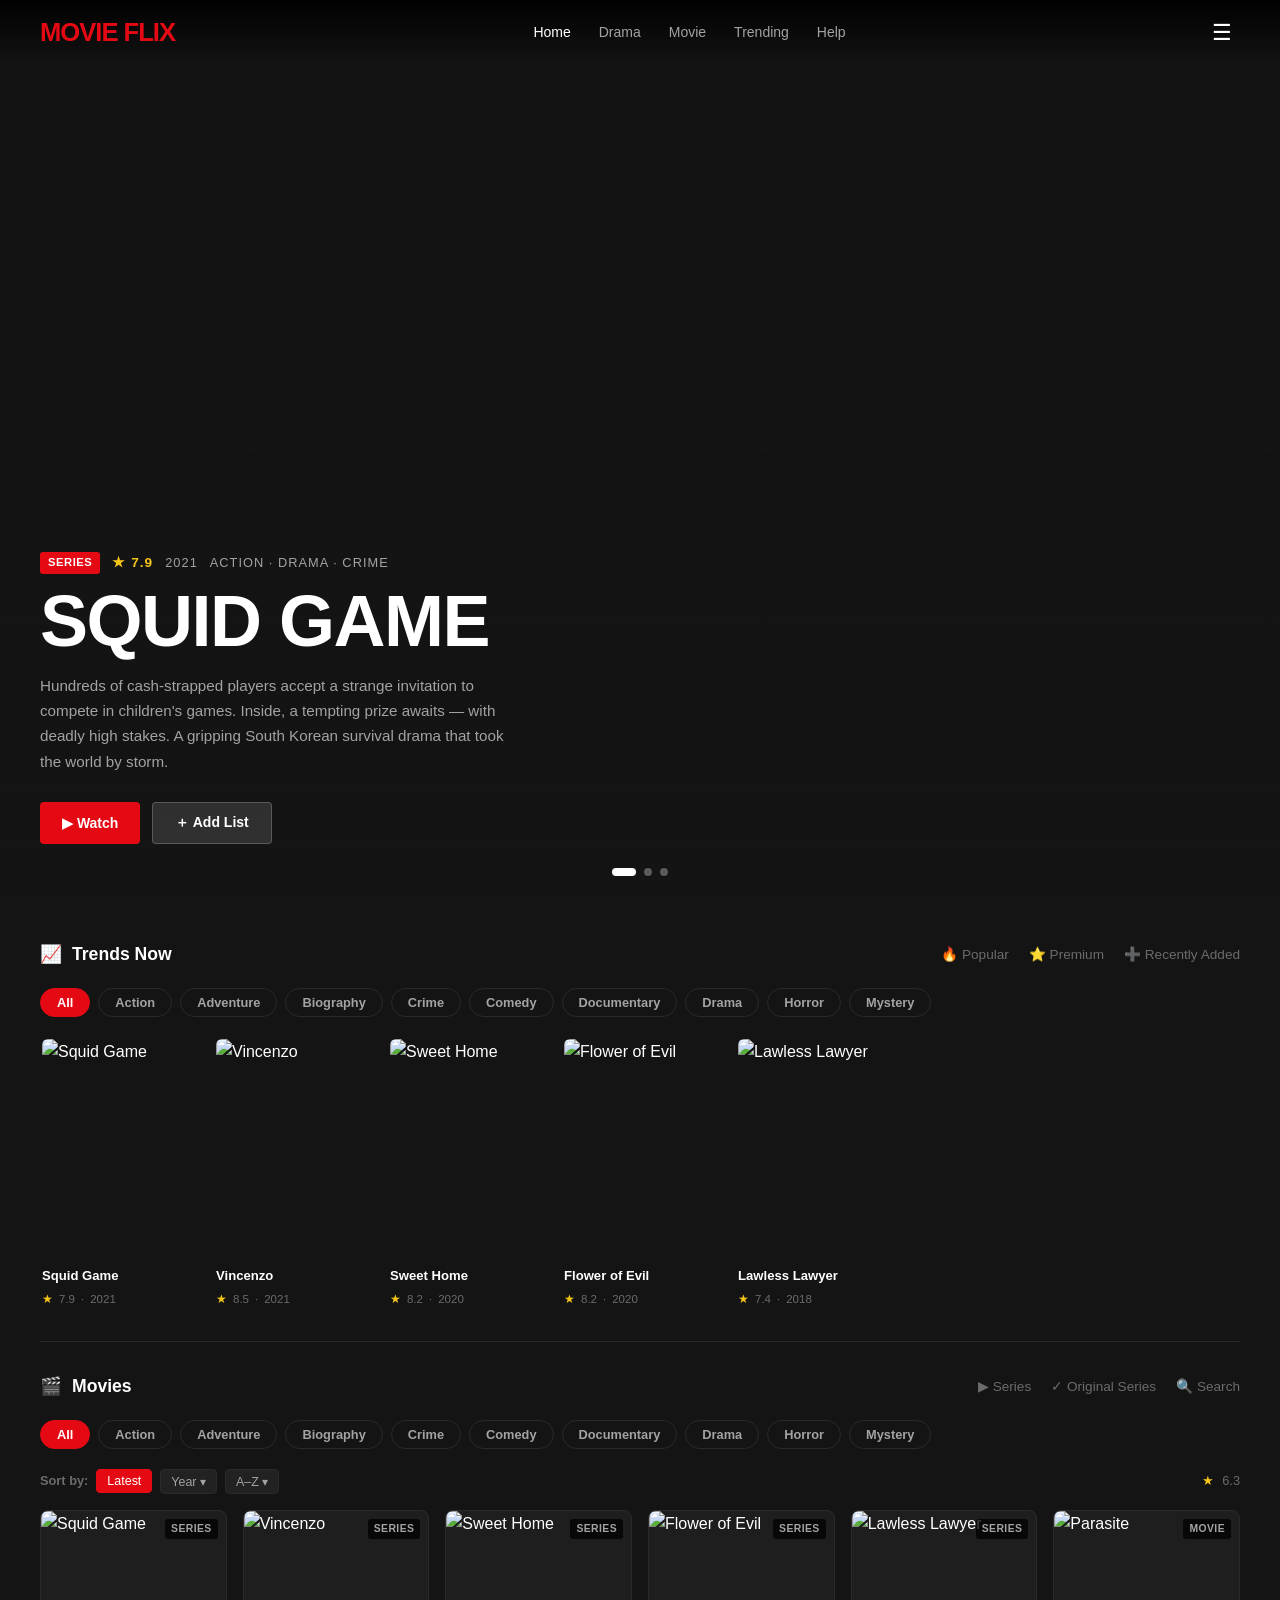
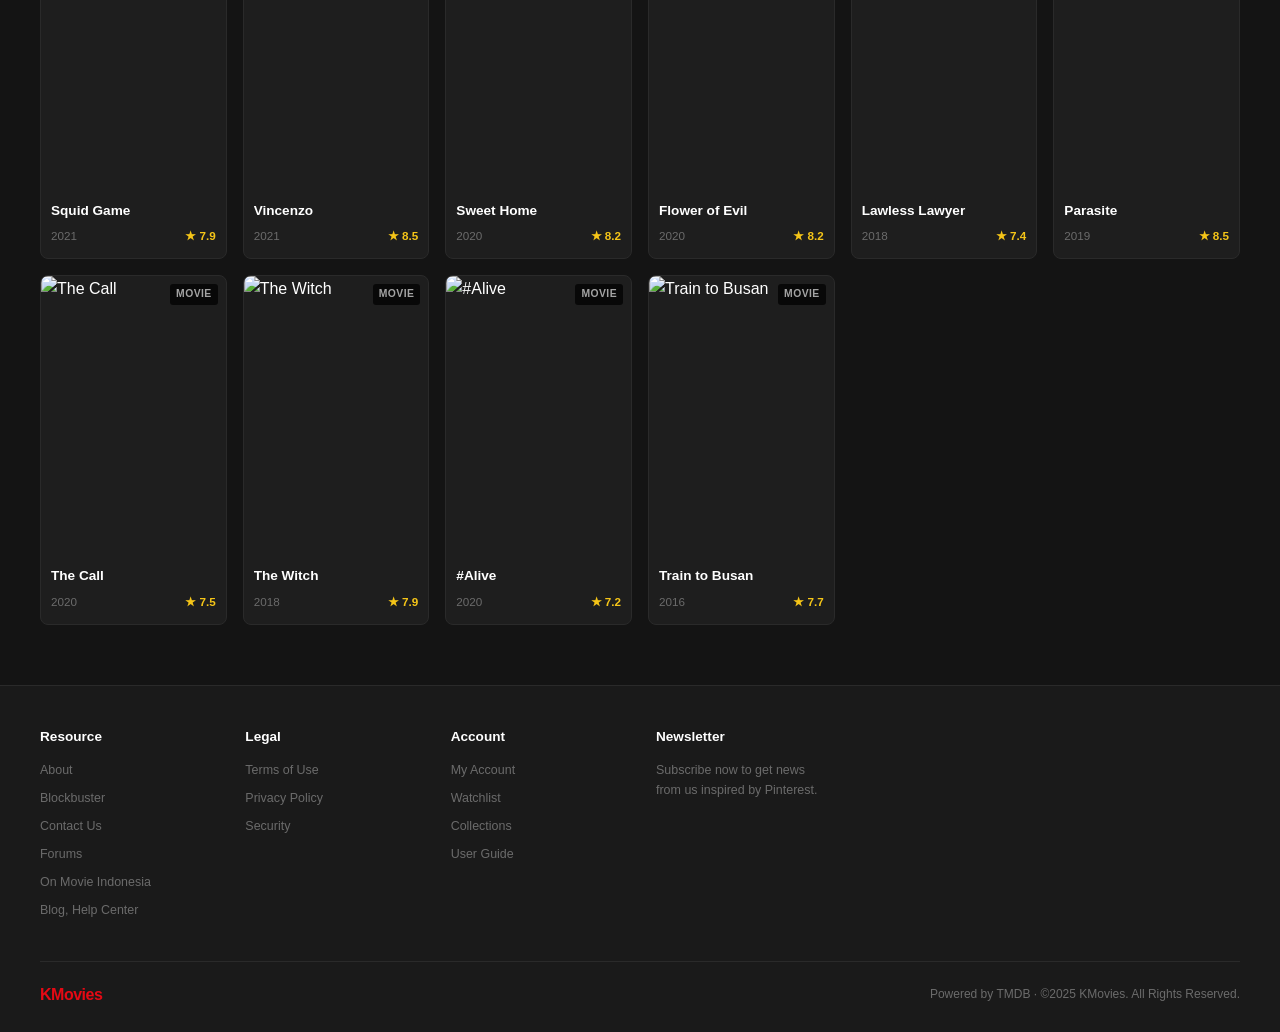
==== index.html @ 352ef6d7 "First Commit" ====
<!DOCTYPE html>
<html lang="en">
<head>
  <meta charset="UTF-8" />
  <meta name="viewport" content="width=device-width, initial-scale=1.0" />
  <title>Movieflix — Dope Movies</title>
  <meta name="description" content="Discover the best Korean dramas and films on KMovies. Browse by genre, ratings, and more." />
  <link rel="stylesheet" href="styles.css" />
</head>
<body>

  <!-- ======= NAVIGATION ======= -->
  <nav class="navbar" id="navbar">
    <div class="nav-logo">Movie Flix</div>
    <ul class="nav-links">
      <li><a href="index.html" class="active">Home</a></li>
      <li><a href="#">Drama</a></li>
      <li><a href="#">Movie</a></li>
      <li><a href="#">Trending</a></li>
      <li><a href="#">Help</a></li>
    </ul>
    <button class="nav-menu-btn" aria-label="Menu">☰</button>
  </nav>

  <!-- ======= HERO SECTION ======= -->
  <section class="hero" id="hero">
    <div class="hero-backdrop" id="heroBg"></div>
    <div class="hero-overlay"></div>

    <div class="hero-content" id="heroContent">
      <!-- Filled by app.js -->
    </div>

    <div class="hero-dots" id="heroDots">
      <span class="active"></span>
      <span></span>
      <span></span>
    </div>
  </section>

  <!-- ======= TRENDING NOW ======= -->
  <section class="section">
    <div class="section-header">
      <h2 class="section-title">
        <span>📈</span> Trends Now
      </h2>
      <div class="section-tabs">
        <button class="section-tab">🔥 Popular</button>
        <button class="section-tab">⭐ Premium</button>
        <button class="section-tab">➕ Recently Added</button>
      </div>
    </div>

    <!-- Genre Filter Buttons -->
    <div class="genre-filters" id="trendingGenres">
      <!-- Filled by app.js -->
    </div>

    <!-- Horizontally Scrollable Movie Row -->
    <div class="trending-row" id="trendingRow">
      <!-- Filled by app.js -->
    </div>
  </section>

  <hr class="section-divider" />

  <!-- ======= MOVIES SECTION ======= -->
  <section class="movies-section">
    <div class="section-header">
      <h2 class="section-title">
        <span>🎬</span> Movies
      </h2>
      <div class="section-tabs">
        <button class="section-tab">▶ Series</button>
        <button class="section-tab">✓ Original Series</button>
        <button class="section-tab">🔍 Search</button>
      </div>
    </div>

    <!-- Genre Filter -->
    <div class="genre-filters" id="moviesGenres">
      <!-- Filled by app.js -->
    </div>

    <!-- Sort Controls -->
    <div class="movies-controls">
      <div class="sort-controls">
        <span>Sort by:</span>
        <button class="sort-btn active" id="sortLatest">Latest</button>
        <button class="sort-btn" id="sortYear">Year ▾</button>
        <button class="sort-btn" id="sortAlpha">A–Z ▾</button>
      </div>
      <div class="rating-filter">
        <span class="star-icon">★</span>
        <span id="minRating">6.3</span>
      </div>
    </div>

    <!-- Movies Grid -->
    <div class="movies-grid" id="moviesGrid">
      <!-- Filled by app.js -->
    </div>
  </section>

  <!-- ======= FOOTER ======= -->
  <footer>
    <div class="footer-grid">
      <div class="footer-col">
        <h4>Resource</h4>
        <a href="#">About</a>
        <a href="#">Blockbuster</a>
        <a href="#">Contact Us</a>
        <a href="#">Forums</a>
        <a href="#">On Movie Indonesia</a>
        <a href="#">Blog, Help Center</a>
      </div>
      <div class="footer-col">
        <h4>Legal</h4>
        <a href="#">Terms of Use</a>
        <a href="#">Privacy Policy</a>
        <a href="#">Security</a>
      </div>
      <div class="footer-col">
        <h4>Account</h4>
        <a href="#">My Account</a>
        <a href="#">Watchlist</a>
        <a href="#">Collections</a>
        <a href="#">User Guide</a>
      </div>
      <div class="footer-col">
        <h4>Newsletter</h4>
        <a href="#">Subscribe now to get news from us inspired by Pinterest.</a>
      </div>
    </div>
    <div class="footer-bottom">
      <span class="footer-logo">KMovies</span>
      <span>Powered by TMDB · &copy;2025 KMovies. All Rights Reserved.</span>
    </div>
  </footer>

  <script src="app.js"></script>
</body>
</html>
---- styles.css ----
/* ================================================
   MOVIE APP — STYLES.CSS
   Netflix-inspired dark theme
   ================================================ */

/* --- 1. CSS CUSTOM PROPERTIES (Variables) ---
   Think of these like "nicknames" for colors and
   values you'll use over and over. Change one
   value here and it updates everywhere. */
:root {
  --red: #e50914;
  --red-dark: #b20710;
  --dark: #141414;
  --dark-2: #1a1a1a;
  --dark-3: #222222;
  --card-bg: #1e1e1e;
  --text-primary: #ffffff;
  --text-secondary: #a3a3a3;
  --text-muted: #6b6b6b;
  --border: #2a2a2a;
  --star: #f5c518;
  --font: 'Inter', sans-serif;
  --radius: 8px;
  --transition: 0.25s ease;
}

/* --- 2. RESET & BASE STYLES ---
   The browser adds some default spacing/styles
   that we don't want. This removes them cleanly. */
*, *::before, *::after {
  margin: 0;
  padding: 0;
  box-sizing: border-box;
}

html {
  scroll-behavior: smooth;
}

body {
  font-family: var(--font);
  background-color: var(--dark);
  color: var(--text-primary);
  line-height: 1.6;
  min-height: 100vh;
}

/* --- 3. IMPORT GOOGLE FONT --- */
@import url('https://fonts.googleapis.com/css2?family=Inter:wght@300;400;500;600;700;800;900&display=swap');

/* --- 4. REUSABLE UTILITIES --- */
a {
  text-decoration: none;
  color: inherit;
}

ul {
  list-style: none;
}

img {
  display: block;
  max-width: 100%;
}

button {
  cursor: pointer;
  border: none;
  font-family: var(--font);
}

/* ================================================
   NAVBAR
   ================================================ */
.navbar {
  position: fixed;
  top: 0;
  left: 0;
  right: 0;
  z-index: 1000;
  display: flex;
  align-items: center;
  justify-content: space-between;
  padding: 0 40px;
  height: 64px;
  /* Gradient fades from solid black at top to transparent,
     so the hero image shows through at the bottom */
  background: linear-gradient(to bottom, rgba(0,0,0,0.95) 0%, rgba(0,0,0,0) 100%);
  transition: background var(--transition);
}

.navbar.scrolled {
  background: rgba(20, 20, 20, 0.98);
  backdrop-filter: blur(8px);
}

.nav-logo {
  font-size: 1.6rem;
  font-weight: 900;
  color: var(--red);
  letter-spacing: -1px;
  text-transform: uppercase;
}

.nav-links {
  display: flex;
  align-items: center;
  gap: 28px;
}

.nav-links a {
  font-size: 0.875rem;
  font-weight: 500;
  color: var(--text-secondary);
  transition: color var(--transition);
}

.nav-links a:hover,
.nav-links a.active {
  color: var(--text-primary);
}

.nav-menu-btn {
  background: transparent;
  border: none;
  color: var(--text-primary);
  font-size: 1.4rem;
  cursor: pointer;
  display: flex;
  align-items: center;
  justify-content: center;
  width: 36px;
  height: 36px;
}

/* ================================================
   HERO SECTION
   ================================================ */
.hero {
  position: relative;
  width: 100%;
  height: 100vh;
  min-height: 560px;
  overflow: hidden;
  display: flex;
  align-items: flex-end;
}

.hero-backdrop {
  position: absolute;
  inset: 0; /* shorthand for top/right/bottom/left: 0 */
  background-size: cover;
  background-position: center top;
  background-repeat: no-repeat;
  /* Zoom-in animation on load */
  animation: heroZoom 8s ease-out forwards;
}

@keyframes heroZoom {
  from { transform: scale(1.08); }
  to   { transform: scale(1.0); }
}

/* Dark gradient overlay so text is readable over the image */
.hero-overlay {
  position: absolute;
  inset: 0;
  background: linear-gradient(
    to top,
    rgba(20, 20, 20, 1) 0%,
    rgba(20, 20, 20, 0.6) 50%,
    rgba(20, 20, 20, 0.1) 100%
  );
}

.hero-content {
  position: relative;
  z-index: 2;
  padding: 0 40px 56px;
  max-width: 640px;
  animation: fadeUp 0.8s ease-out;
}

@keyframes fadeUp {
  from { opacity: 0; transform: translateY(30px); }
  to   { opacity: 1; transform: translateY(0); }
}

.hero-meta {
  display: flex;
  align-items: center;
  gap: 12px;
  margin-bottom: 10px;
  font-size: 0.8rem;
  color: var(--text-secondary);
  text-transform: uppercase;
  letter-spacing: 0.08em;
}

.hero-meta .badge {
  background: var(--red);
  color: #fff;
  font-size: 0.7rem;
  font-weight: 700;
  padding: 2px 8px;
  border-radius: 3px;
  letter-spacing: 0.05em;
}

.hero-rating {
  display: flex;
  align-items: center;
  gap: 4px;
  color: var(--star);
  font-weight: 600;
  font-size: 0.85rem;
}

.hero-title {
  font-size: clamp(2.5rem, 6vw, 4.5rem);
  font-weight: 900;
  line-height: 1.05;
  letter-spacing: -1.5px;
  margin-bottom: 14px;
  text-transform: uppercase;
}

.hero-description {
  font-size: 0.95rem;
  color: var(--text-secondary);
  line-height: 1.65;
  margin-bottom: 28px;
  max-width: 480px;
}

.hero-buttons {
  display: flex;
  gap: 12px;
  flex-wrap: wrap;
}

.btn-watch {
  display: flex;
  align-items: center;
  gap: 8px;
  background: var(--red);
  color: #fff;
  font-size: 0.875rem;
  font-weight: 700;
  padding: 10px 22px;
  border-radius: 4px;
  transition: background var(--transition), transform var(--transition);
}

.btn-watch:hover {
  background: var(--red-dark);
  transform: scale(1.03);
}

.btn-add {
  display: flex;
  align-items: center;
  gap: 6px;
  background: rgba(255,255,255,0.12);
  color: #fff;
  font-size: 0.875rem;
  font-weight: 600;
  padding: 10px 22px;
  border-radius: 4px;
  border: 1px solid rgba(255,255,255,0.2);
  transition: background var(--transition);
}

.btn-add:hover {
  background: rgba(255,255,255,0.2);
}

/* Slider dots at bottom of hero */
.hero-dots {
  position: absolute;
  bottom: 24px;
  left: 50%;
  transform: translateX(-50%);
  display: flex;
  gap: 8px;
  z-index: 3;
}

.hero-dots span {
  width: 8px;
  height: 8px;
  border-radius: 50%;
  background: rgba(255,255,255,0.3);
  transition: all var(--transition);
}

.hero-dots span.active {
  background: #fff;
  width: 24px;
  border-radius: 4px;
}

/* ================================================
   SECTION COMMON STYLES
   ================================================ */
.section {
  padding: 40px 40px 20px;
}

.section-header {
  display: flex;
  align-items: center;
  justify-content: space-between;
  margin-bottom: 20px;
  flex-wrap: wrap;
  gap: 12px;
}

.section-title {
  display: flex;
  align-items: center;
  gap: 10px;
  font-size: 1.1rem;
  font-weight: 700;
  color: var(--text-primary);
}

.section-title svg,
.section-title span.icon {
  color: var(--red);
}

.section-tabs {
  display: flex;
  align-items: center;
  gap: 20px;
  flex-wrap: wrap;
}

.section-tab {
  font-size: 0.85rem;
  font-weight: 500;
  color: var(--text-muted);
  cursor: pointer;
  display: flex;
  align-items: center;
  gap: 5px;
  transition: color var(--transition);
  background: none;
  border: none;
  padding: 0;
}

.section-tab:hover {
  color: var(--text-primary);
}

/* ================================================
   GENRE FILTER BUTTONS
   ================================================ */
.genre-filters {
  display: flex;
  align-items: center;
  gap: 8px;
  flex-wrap: wrap;
  margin-bottom: 20px;
}

.genre-btn {
  padding: 6px 16px;
  border-radius: 20px;
  font-size: 0.8rem;
  font-weight: 600;
  background: transparent;
  color: var(--text-secondary);
  border: 1px solid var(--border);
  transition: all var(--transition);
}

.genre-btn:hover {
  color: var(--text-primary);
  border-color: rgba(255,255,255,0.35);
}

.genre-btn.active {
  background: var(--red);
  color: #fff;
  border-color: var(--red);
}

/* ================================================
   TRENDING ROW (Horizontal Scroll)
   ================================================ */
.trending-row {
  display: flex;
  gap: 14px;
  overflow-x: auto;
  padding-bottom: 12px;
  /* Hide scrollbar but keep scroll functionality */
  scrollbar-width: none;
}

.trending-row::-webkit-scrollbar {
  display: none;
}

.trending-card {
  flex: 0 0 160px; /* Each card is fixed 160px wide and won't shrink */
  cursor: pointer;
  transition: transform var(--transition);
}

.trending-card:hover {
  transform: scale(1.05);
}

.trending-card img {
  width: 160px;
  height: 220px;
  object-fit: cover;
  border-radius: var(--radius);
  border: 2px solid transparent;
  transition: border-color var(--transition);
}

.trending-card:hover img {
  border-color: var(--red);
}

.trending-card-info {
  padding: 8px 2px 0;
}

.trending-card-title {
  font-size: 0.82rem;
  font-weight: 600;
  color: var(--text-primary);
  white-space: nowrap;
  overflow: hidden;
  text-overflow: ellipsis;
  margin-bottom: 4px;
}

.trending-card-meta {
  display: flex;
  align-items: center;
  gap: 6px;
  font-size: 0.72rem;
  color: var(--text-muted);
}

.trending-card-meta .star {
  color: var(--star);
}

/* ================================================
   MOVIES SECTION — Grid
   ================================================ */
.movies-section {
  padding: 30px 40px 60px;
}

.movies-controls {
  display: flex;
  align-items: center;
  justify-content: space-between;
  margin-bottom: 16px;
  flex-wrap: wrap;
  gap: 12px;
}

.sort-controls {
  display: flex;
  align-items: center;
  gap: 8px;
  font-size: 0.8rem;
  color: var(--text-muted);
}

.sort-controls span {
  font-weight: 600;
}

.sort-btn {
  display: flex;
  align-items: center;
  gap: 4px;
  background: var(--dark-3);
  color: var(--text-secondary);
  border: 1px solid var(--border);
  border-radius: 4px;
  padding: 4px 10px;
  font-size: 0.78rem;
  font-weight: 500;
  transition: background var(--transition);
}

.sort-btn.active {
  background: var(--red);
  color: #fff;
  border-color: var(--red);
}

.sort-btn:hover {
  background: var(--dark-2);
}

.rating-filter {
  display: flex;
  align-items: center;
  gap: 8px;
  font-size: 0.8rem;
  color: var(--text-muted);
}

.rating-filter .star-icon {
  color: var(--star);
}

/* --- Movie Cards Grid --- */
.movies-grid {
  display: grid;
  grid-template-columns: repeat(auto-fill, minmax(180px, 1fr));
  gap: 16px;
}

.movie-card {
  background: var(--card-bg);
  border-radius: var(--radius);
  overflow: hidden;
  cursor: pointer;
  transition: transform var(--transition), box-shadow var(--transition);
  border: 1px solid var(--border);
  position: relative;
}

.movie-card:hover {
  transform: translateY(-6px);
  border-color: rgba(229, 9, 20, 0.5);
  box-shadow: 0 8px 32px rgba(0, 0, 0, 0.5);
}

.movie-card-img-wrap {
  position: relative;
  overflow: hidden;
}

.movie-card img {
  width: 100%;
  aspect-ratio: 2 / 3;
  object-fit: cover;
  transition: transform 0.4s ease;
}

.movie-card:hover img {
  transform: scale(1.06);
}

/* Play icon overlay that appears on hover */
.movie-card-overlay {
  position: absolute;
  inset: 0;
  background: rgba(0, 0, 0, 0.45);
  display: flex;
  align-items: center;
  justify-content: center;
  opacity: 0;
  transition: opacity var(--transition);
}

.movie-card:hover .movie-card-overlay {
  opacity: 1;
}

.play-icon {
  width: 48px;
  height: 48px;
  border-radius: 50%;
  background: var(--red);
  display: flex;
  align-items: center;
  justify-content: center;
  font-size: 1.2rem;
  color: #fff;
}

.movie-card-body {
  padding: 12px 10px;
}

.movie-card-title {
  font-size: 0.85rem;
  font-weight: 700;
  margin-bottom: 6px;
  white-space: nowrap;
  overflow: hidden;
  text-overflow: ellipsis;
}

.movie-card-meta {
  display: flex;
  align-items: center;
  justify-content: space-between;
  font-size: 0.73rem;
  color: var(--text-muted);
}

.movie-card-rating {
  display: flex;
  align-items: center;
  gap: 4px;
  color: var(--star);
  font-weight: 600;
}

.movie-type-badge {
  position: absolute;
  top: 8px;
  right: 8px;
  background: rgba(0,0,0,0.75);
  color: var(--text-secondary);
  font-size: 0.65rem;
  font-weight: 700;
  padding: 2px 6px;
  border-radius: 3px;
  letter-spacing: 0.04em;
  text-transform: uppercase;
}

/* ================================================
   SECTION DIVIDER
   ================================================ */
.section-divider {
  border: none;
  border-top: 1px solid var(--border);
  margin: 0 40px;
}

/* ================================================
   FOOTER
   ================================================ */
footer {
  background: var(--dark-2);
  border-top: 1px solid var(--border);
  padding: 40px 40px 24px;
}

.footer-grid {
  display: grid;
  grid-template-columns: repeat(auto-fill, minmax(160px, 1fr));
  gap: 32px;
  margin-bottom: 32px;
}

.footer-col h4 {
  font-size: 0.85rem;
  font-weight: 700;
  color: var(--text-primary);
  margin-bottom: 14px;
}

.footer-col a {
  display: block;
  font-size: 0.78rem;
  color: var(--text-muted);
  margin-bottom: 8px;
  transition: color var(--transition);
}

.footer-col a:hover {
  color: var(--text-secondary);
}

.footer-bottom {
  display: flex;
  align-items: center;
  justify-content: space-between;
  font-size: 0.75rem;
  color: var(--text-muted);
  padding-top: 20px;
  border-top: 1px solid var(--border);
  flex-wrap: wrap;
  gap: 8px;
}

.footer-logo {
  font-size: 1rem;
  font-weight: 900;
  color: var(--red);
  letter-spacing: -0.5px;
}

/* ================================================
   MOVIE DETAIL PAGE
   ================================================ */
.detail-page {
  padding-top: 80px;
  min-height: 100vh;
}

.detail-hero {
  position: relative;
  width: 100%;
  height: 55vh;
  min-height: 360px;
  overflow: hidden;
}

.detail-hero-backdrop {
  position: absolute;
  inset: 0;
  background-size: cover;
  background-position: center;
}

.detail-hero-overlay {
  position: absolute;
  inset: 0;
  background: linear-gradient(
    to bottom,
    rgba(20,20,20,0.3) 0%,
    rgba(20,20,20,0.95) 100%
  );
}

.detail-content {
  position: relative;
  z-index: 2;
  max-width: 960px;
  margin: 0 auto;
  padding: 0 40px 60px;
  margin-top: -120px;
}

.detail-layout {
  display: grid;
  grid-template-columns: 220px 1fr;
  gap: 40px;
  align-items: start;
}

.detail-poster {
  border-radius: var(--radius);
  overflow: hidden;
  border: 2px solid var(--border);
  box-shadow: 0 16px 48px rgba(0,0,0,0.6);
}

.detail-poster img {
  width: 100%;
  display: block;
}

.detail-info {
  padding-top: 8px;
}

.detail-back {
  display: inline-flex;
  align-items: center;
  gap: 6px;
  font-size: 0.82rem;
  color: var(--text-muted);
  margin-bottom: 24px;
  transition: color var(--transition);
  background: none;
  border: none;
  padding: 0;
  cursor: pointer;
}

.detail-back:hover {
  color: var(--text-primary);
}

.detail-genres {
  display: flex;
  gap: 8px;
  flex-wrap: wrap;
  margin-bottom: 14px;
}

.genre-tag {
  padding: 4px 12px;
  border-radius: 20px;
  font-size: 0.72rem;
  font-weight: 600;
  background: rgba(229, 9, 20, 0.15);
  color: var(--red);
  border: 1px solid rgba(229, 9, 20, 0.3);
  letter-spacing: 0.04em;
  text-transform: uppercase;
}

.detail-title {
  font-size: clamp(1.8rem, 4vw, 3rem);
  font-weight: 900;
  letter-spacing: -1px;
  line-height: 1.1;
  margin-bottom: 16px;
}

.detail-meta-row {
  display: flex;
  align-items: center;
  gap: 16px;
  margin-bottom: 20px;
  flex-wrap: wrap;
}

.detail-meta-row .year {
  font-size: 0.85rem;
  color: var(--text-muted);
}

.detail-rating-badge {
  display: flex;
  align-items: center;
  gap: 6px;
  background: rgba(245, 197, 24, 0.12);
  border: 1px solid rgba(245, 197, 24, 0.3);
  border-radius: 6px;
  padding: 4px 12px;
  font-size: 0.9rem;
  font-weight: 700;
  color: var(--star);
}

.detail-type-tag {
  background: var(--dark-3);
  border: 1px solid var(--border);
  color: var(--text-secondary);
  border-radius: 4px;
  padding: 3px 10px;
  font-size: 0.75rem;
  font-weight: 600;
  text-transform: uppercase;
}

.detail-description {
  font-size: 0.95rem;
  color: var(--text-secondary);
  line-height: 1.75;
  margin-bottom: 32px;
  max-width: 560px;
}

.detail-episodes {
  font-size: 0.82rem;
  color: var(--text-muted);
  margin-bottom: 28px;
}

.detail-episodes strong {
  color: var(--text-primary);
}

.detail-actions {
  display: flex;
  gap: 12px;
  flex-wrap: wrap;
}

/* ================================================
   LOADING STATES
   ================================================ */
.skeleton {
  background: linear-gradient(90deg, var(--dark-3) 25%, var(--dark-2) 50%, var(--dark-3) 75%);
  background-size: 200% 100%;
  animation: shimmer 1.5s infinite;
  border-radius: var(--radius);
}

@keyframes shimmer {
  0%   { background-position: 200% 0; }
  100% { background-position: -200% 0; }
}

/* ================================================
   SCROLLBAR STYLING (Webkit only)
   ================================================ */
::-webkit-scrollbar {
  width: 6px;
}

::-webkit-scrollbar-track {
  background: var(--dark);
}

::-webkit-scrollbar-thumb {
  background: var(--dark-3);
  border-radius: 3px;
}

::-webkit-scrollbar-thumb:hover {
  background: var(--text-muted);
}

/* ================================================
   RESPONSIVE — Tablets & Small Screens
   ================================================ */
@media (max-width: 768px) {
  .navbar {
    padding: 0 20px;
  }

  .nav-links {
    display: none; /* Hide nav links on mobile */
  }

  .hero-content {
    padding: 0 20px 48px;
  }

  .hero-title {
    font-size: 2rem;
  }

  .section,
  .movies-section {
    padding-left: 20px;
    padding-right: 20px;
  }

  .section-divider {
    margin: 0 20px;
  }

  .movies-grid {
    grid-template-columns: repeat(auto-fill, minmax(140px, 1fr));
  }

  .detail-layout {
    grid-template-columns: 1fr;
  }

  .detail-poster {
    max-width: 200px;
    margin: 0 auto;
  }

  .detail-content {
    padding: 0 20px 40px;
    margin-top: -80px;
  }

  footer {
    padding: 32px 20px 20px;
  }

  .footer-grid {
    grid-template-columns: repeat(2, 1fr);
  }
}
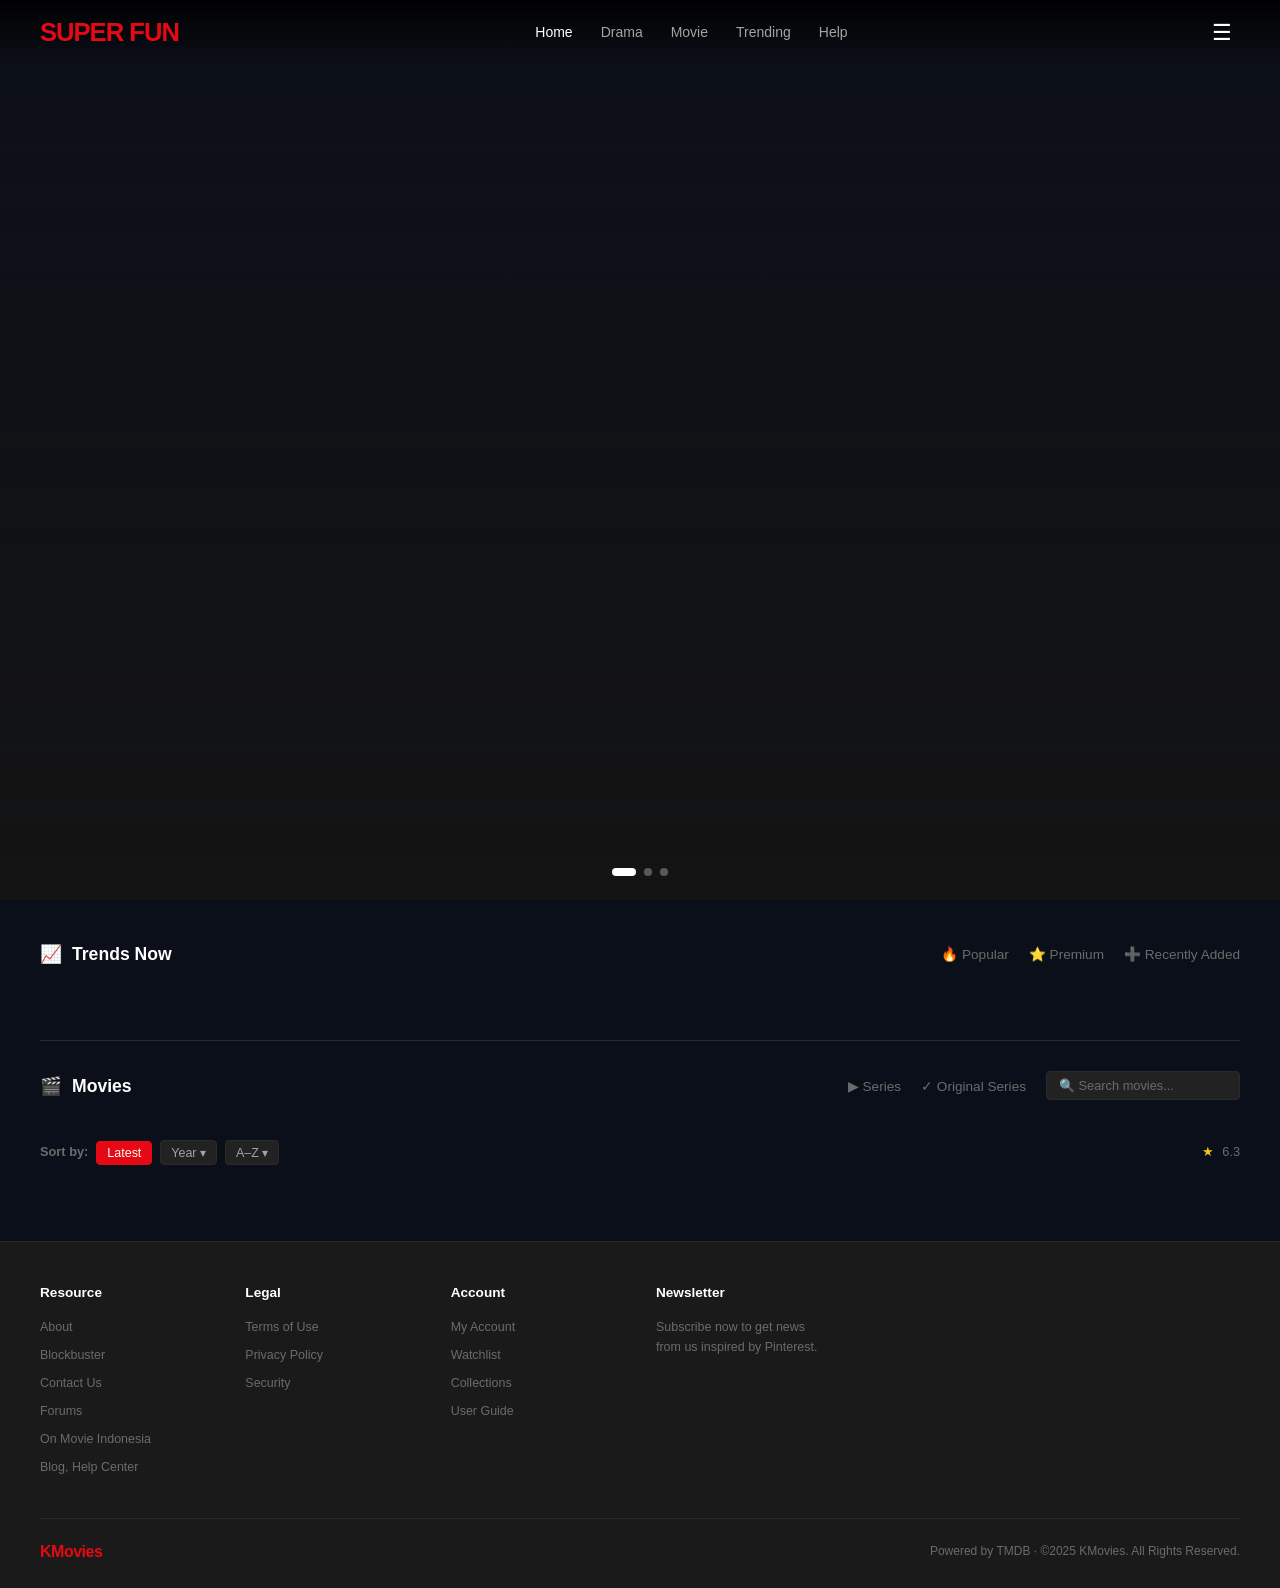
==== commit c6d2572b: "feat: integrate TMDB API with working search and movie details page" ====
--- a/index.html
+++ b/index.html
@@ -3,7 +3,7 @@
 <head>
   <meta charset="UTF-8" />
   <meta name="viewport" content="width=device-width, initial-scale=1.0" />
-  <title>Movieflix — Dope Movies</title>
+  <title>SuperFun</title>
   <meta name="description" content="Discover the best Korean dramas and films on KMovies. Browse by genre, ratings, and more." />
   <link rel="stylesheet" href="styles.css" />
 </head>
@@ -11,7 +11,7 @@
 
   <!-- ======= NAVIGATION ======= -->
   <nav class="navbar" id="navbar">
-    <div class="nav-logo">Movie Flix</div>
+    <div class="nav-logo">Super Fun</div>
     <ul class="nav-links">
       <li><a href="index.html" class="active">Home</a></li>
       <li><a href="#">Drama</a></li>
@@ -66,14 +66,20 @@
 
   <!-- ======= MOVIES SECTION ======= -->
   <section class="movies-section">
+    
     <div class="section-header">
-      <h2 class="section-title">
-        <span>🎬</span> Movies
+      <h2 class="section-title" >
+        <span>🎬</span> Movies 
       </h2>
       <div class="section-tabs">
         <button class="section-tab">▶ Series</button>
         <button class="section-tab">✓ Original Series</button>
-        <button class="section-tab">🔍 Search</button>
+        <input 
+  type="text" 
+  id="searchInput" 
+  class="section-tab" 
+  placeholder="🔍 Search movies..." 
+/>
       </div>
     </div>
 
--- a/styles.css
+++ b/styles.css
@@ -10,7 +10,7 @@
 :root {
   --red: #e50914;
   --red-dark: #b20710;
-  --dark: #141414;
+  --dark:  #0b0f1a;
   --dark-2: #1a1a1a;
   --dark-3: #222222;
   --card-bg: #1e1e1e;
@@ -355,6 +355,25 @@
   color: var(--text-primary);
 }
 
+#searchInput {
+  background: var(--dark-3);
+  color: var(--text-primary);
+  border: 1px solid var(--border);
+  border-radius: 4px;
+  padding: 6px 12px;
+  font-size: 0.8rem;
+  outline: none;
+  transition: all var(--transition);
+}
+
+#searchInput::placeholder {
+  color: var(--text-muted);
+}
+
+#searchInput:focus {
+  border-color: var(--red);
+  background: var(--dark-2);
+}
 /* ================================================
    GENRE FILTER BUTTONS
    ================================================ */
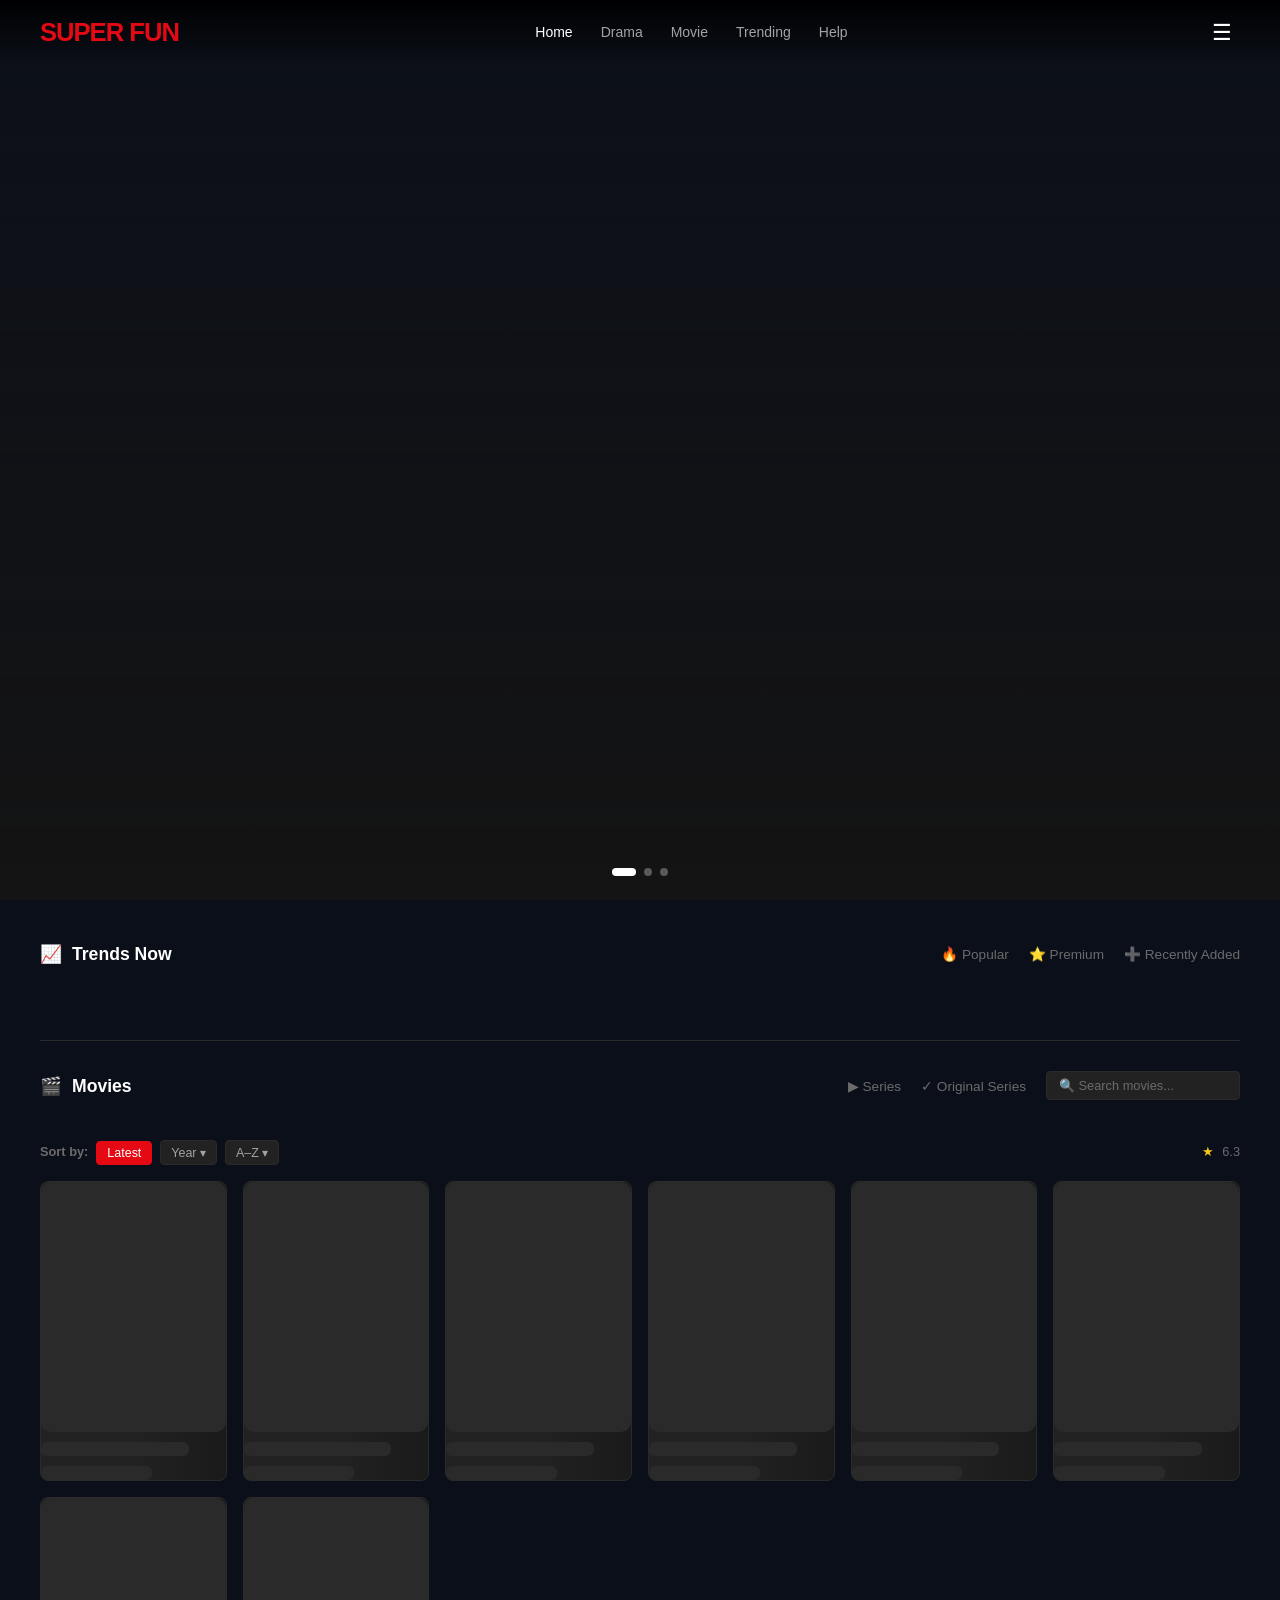
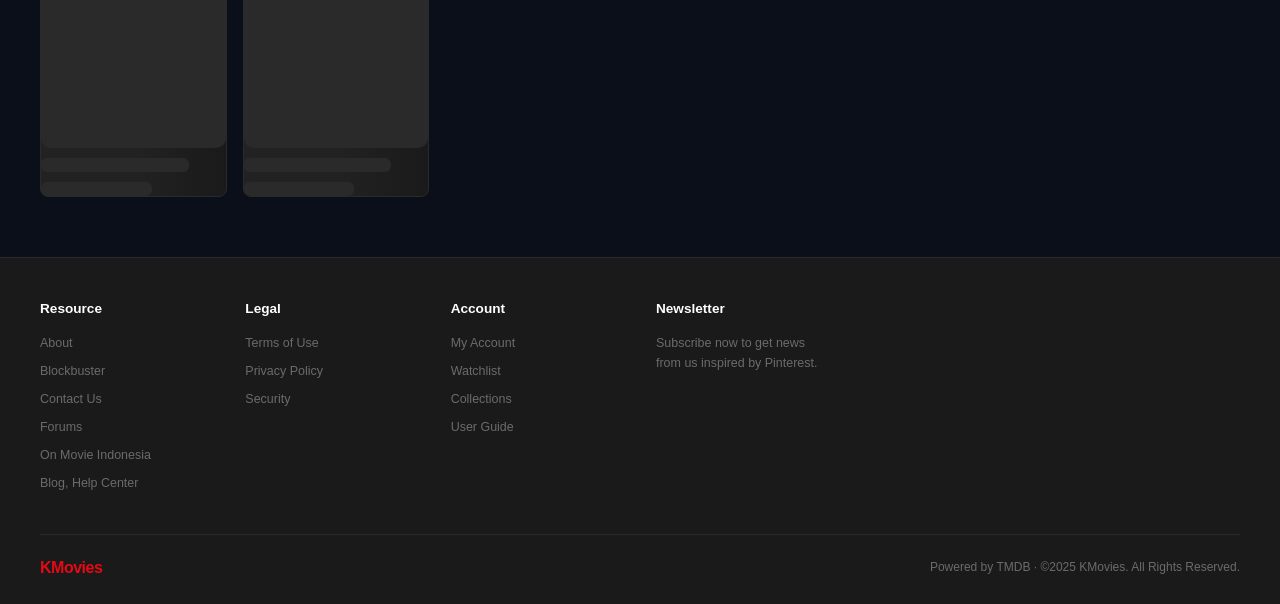
==== commit 161bae74: "add search upgrade with debounce, implement skeleton loading UI, secure API via config.js" ====
--- a/index.html
+++ b/index.html
@@ -143,7 +143,7 @@
       <span>Powered by TMDB · &copy;2025 KMovies. All Rights Reserved.</span>
     </div>
   </footer>
-
+<script src="config.js"></script>
   <script src="app.js"></script>
 </body>
 </html>
--- a/styles.css
+++ b/styles.css
@@ -971,3 +971,33 @@
     grid-template-columns: repeat(2, 1fr);
   }
 }
+
+/*Movie Placeholders*/
+.skeleton {
+  animation: pulse 1.2s infinite ease-in-out;
+}
+
+.skeleton-img {
+  width: 100%;
+  height: 250px;
+  background: #2a2a2a;
+  border-radius: 10px;
+}
+
+.skeleton-text {
+  height: 14px;
+  background: #2a2a2a;
+  margin-top: 10px;
+  border-radius: 6px;
+  width: 80%;
+}
+
+.skeleton-text.small {
+  width: 60%;
+}
+
+@keyframes pulse {
+  0% { opacity: 0.6; }
+  50% { opacity: 1; }
+  100% { opacity: 0.6; }
+}
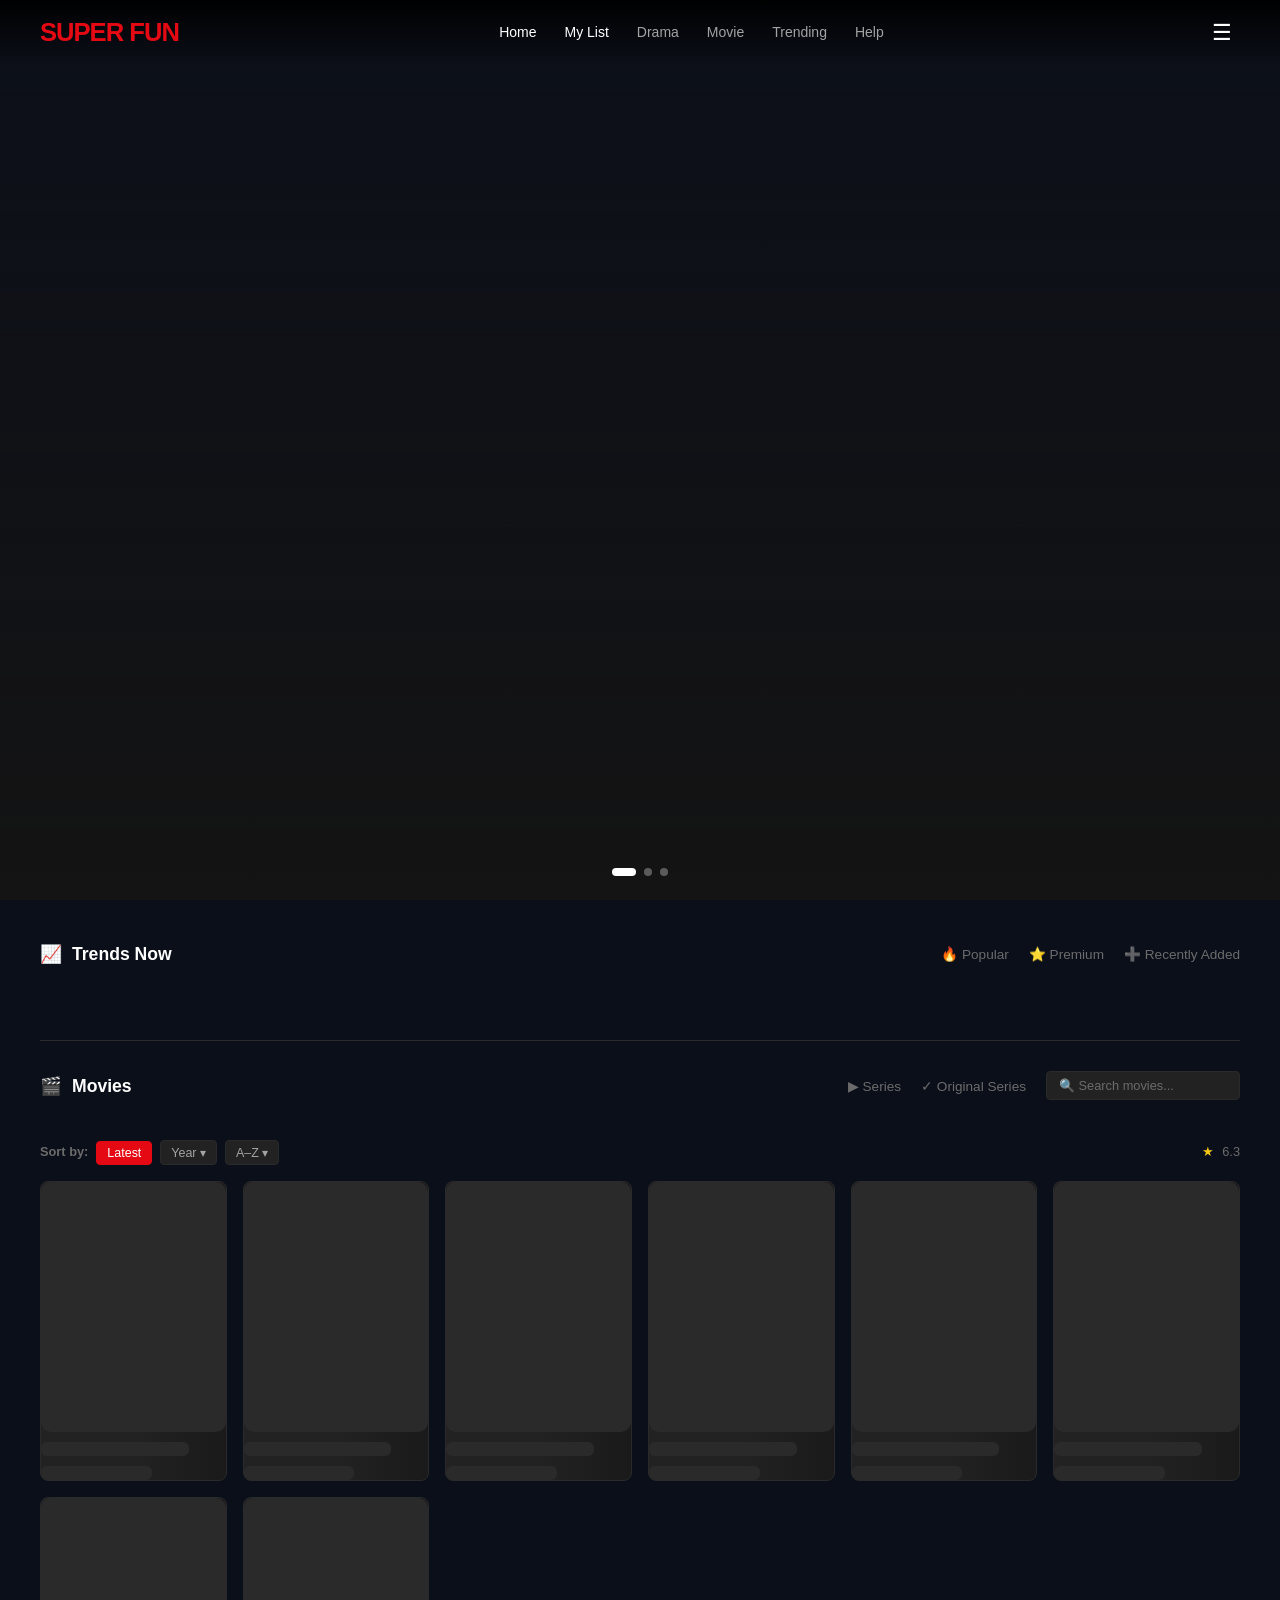
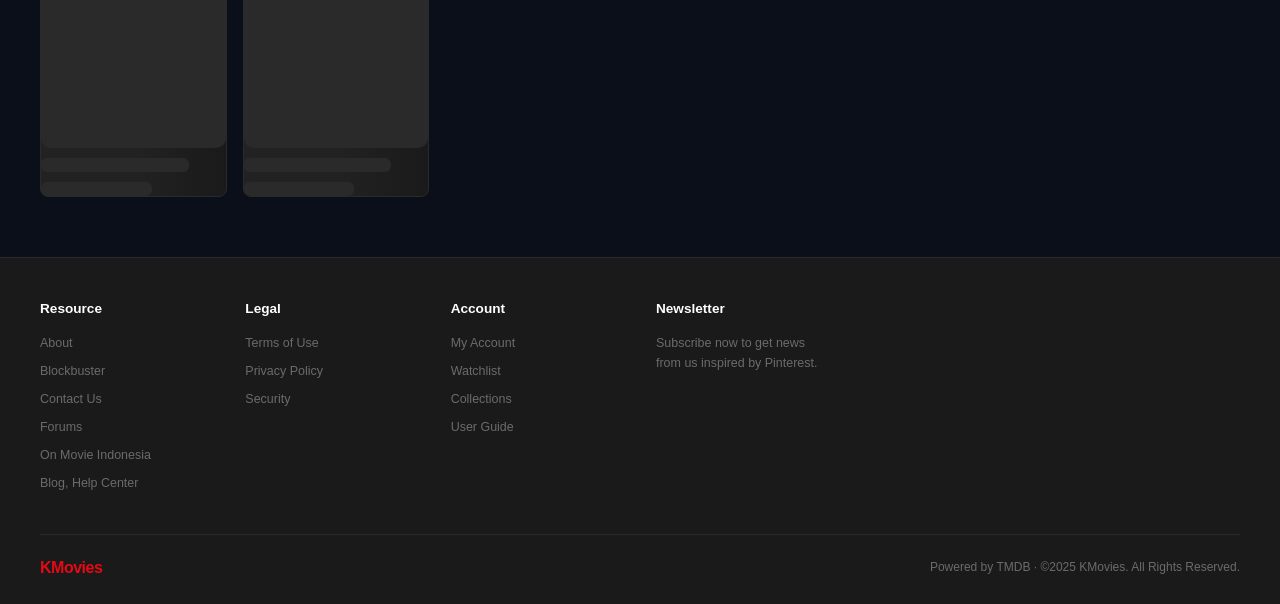
==== commit 62255076: "feat: implement localStorage watchlist system" ====
--- a/index.html
+++ b/index.html
@@ -14,6 +14,7 @@
     <div class="nav-logo">Super Fun</div>
     <ul class="nav-links">
       <li><a href="index.html" class="active">Home</a></li>
+      <li><a href="watchlist.html" class="active">My List</a></li>
       <li><a href="#">Drama</a></li>
       <li><a href="#">Movie</a></li>
       <li><a href="#">Trending</a></li>
@@ -145,5 +146,6 @@
   </footer>
 <script src="config.js"></script>
   <script src="app.js"></script>
+ 
 </body>
 </html>
--- a/styles.css
+++ b/styles.css
@@ -1000,4 +1000,98 @@
   0% { opacity: 0.6; }
   50% { opacity: 1; }
   100% { opacity: 0.6; }
+}
+
+/* Watchlist remove button (top corner) */
+.watchlist-card {
+  position: relative;
+}
+
+.remove-btn {
+  position: absolute;
+  top: 8px;
+  right: 8px;
+  background: rgba(0,0,0,0.7);
+  border: none;
+  color: white;
+  font-size: 14px;
+  padding: 6px 8px;
+  border-radius: 50%;
+  cursor: pointer;
+  transition: 0.2s;
+}
+
+.remove-btn:hover {
+  background: red;
+  transform: scale(1.1);
+}
+
+/*My Watchlist Header*/
+/* HEADER */
+.header {
+  display: flex;
+  justify-content: space-between;
+  align-items: center;
+  padding: 16px 24px;
+  background: #0f0f0f;
+  border-bottom: 1px solid #222;
+  position: sticky;
+  top: 0;
+  z-index: 100;
+}
+
+/* Logo */
+.header h1 {
+  font-size: 1.5rem;
+  color: white;
+}
+
+/* NAV */
+.header nav ul {
+  display: flex;
+  list-style: none;
+  gap: 20px;
+}
+
+.header nav a {
+  text-decoration: none;
+  color: #aaa;
+  font-size: 0.95rem;
+  transition: 0.2s;
+}
+
+/* Hover */
+.header nav a:hover {
+  color: white;
+}
+
+/* Active page */
+.header nav a.active {
+  color: white;
+  border-bottom: 2px solid red;
+  padding-bottom: 4px;
+}
+
+/*Watchlist add buttin*/
+.add-btn {
+  position: absolute;
+  top: 12px;
+  left:10px;
+  width: 35px;
+  height: 35px;
+  border-radius: 50%;
+  font-size: 26px;
+  font-weight: bold;
+  background: #ff3b3b;
+  color: white;
+  border: none;
+  cursor: pointer;
+  display: flex;
+  align-items: center;
+  justify-content: center;
+  box-shadow: 0 4px 12px rgba(0,0,0,0.3);
+}
+
+.add-btn:hover {
+  transform: scale(1.15);
 }
